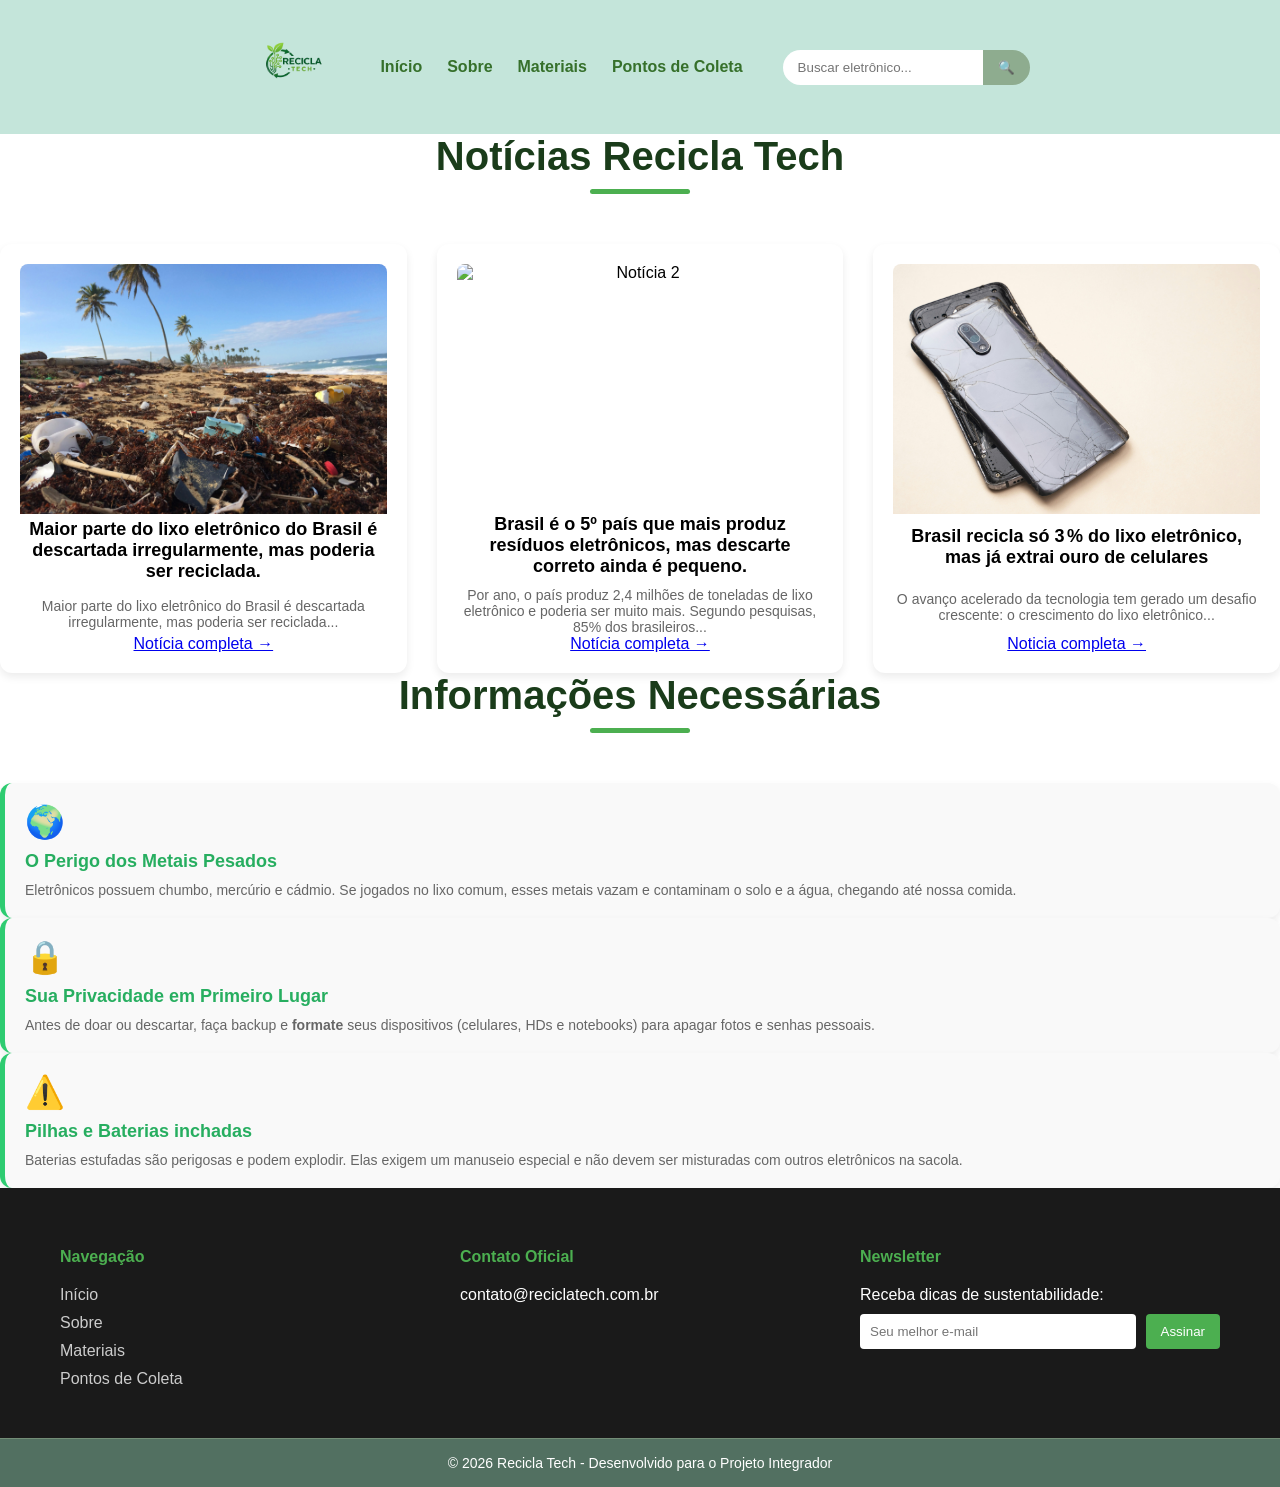
==== html/index.html @ 672cef8d "api new" ====
<!DOCTYPE html>
<html lang="pt-br">
<head>
    <meta charset="UTF-8">
    <meta name="viewport" content="width=device-width, initial-scale=1.0">
    <title>Recicla Tech</title>
    <link rel="stylesheet" href="../css/style.css">
</head>

<body>

<header class="navbar">

    <div class="logo">
        <a href="index.html">
            <img src="../Projeto Integrador/img/logo.png" class="logo-img">
        </a>
    </div>

    <nav>
        <ul class="nav-links">
            <li><a href="index.html">Início</a></li>
            <li><a href="sobre.html">Sobre</a></li>
            <li><a href="materiais.html">Materiais</a></li>
            <li><a href="pontos.html">Pontos de Coleta</a></li>
        </ul>
    </nav>

    <div class="search-container">
        <input type="text" placeholder="Buscar eletrônico...">
        <button>🔍</button>
    </div>
            </li>
        </ul>
    </nav>
</header>

<section id="noticias" class="full-width-section bg-noticias">

    <div class="content-wrapper">
        <h2 class="titulo-sessao">Notícias Recicla Tech</h2>
        <div class="card-grid">
            
            <article class="card news-card">
                <img src="../Projeto Integrador/img/noticia1.jpg.jpg" alt="Notícia 1" class="news-img">
                <h3>Maior parte do lixo eletrônico do Brasil é descartada irregularmente, mas poderia ser reciclada.</h3>
                <p>Maior parte do lixo eletrônico do Brasil é descartada irregularmente, mas poderia ser reciclada...</p>
                <a href="https://g1.globo.com/jornal-nacional/noticia/2023/12/09/maior-parte-do-lixo-eletronico-do-brasil-e-descartada-irregularmente-mas-poderia-ser-reciclada.ghtml" target="_blank" class="read-more">Notícia completa →</a>
            </article>

            <article class="card news-card">
                <img src="../Projeto Integrador/img/noticia2.jpg.jpg" alt="Notícia 2" class="news-img">
                <h3>Brasil é o 5º país que mais produz resíduos eletrônicos, mas descarte correto ainda é pequeno.</h3>
                <p>Por ano, o país produz 2,4 milhões de toneladas de lixo eletrônico e poderia ser muito mais. Segundo pesquisas, 85% dos brasileiros...</p>
                <a href="https://g1.globo.com/jornal-nacional/noticia/2024/04/27/brasil-e-o-5o-pais-que-mais-produz-residuos-eletronicos-mas-descarte-correto-ainda-e-pequeno.ghtml" target="_blank" class="read-more">Notícia completa →</a>
            </article>

            <article class="card news-card">
                <img src="../Projeto Integrador/img/noticia3.jpg.jpg" alt="Notícia 3" class="news-img">
                <h3>Brasil recicla só 3 % do lixo eletrônico, mas já extrai ouro de celulares</h3>
                <p>O avanço acelerado da tecnologia tem gerado um desafio crescente: o crescimento do lixo eletrônico...</p>
                <a href="contato.html" class="read-more"> Noticia completa →</a>
            </article>
        </div>
    </section>

<section id="info-essencial" class="full-width-section bg-info">
    
    <div class="content-wrapper">
        <h2 class="titulo-sessao">Informações Necessárias</h2>
        <div class="card info-card">
            <div class="icon-info">🌍</div>
            <h3>O Perigo dos Metais Pesados</h3>
            <p>Eletrônicos possuem chumbo, mercúrio e cádmio. Se jogados no lixo comum, esses metais vazam e contaminam o solo e a água, chegando até nossa comida.</p>
        </div>

        <div class="card info-card">
            <div class="icon-info">🔒</div>
            <h3>Sua Privacidade em Primeiro Lugar</h3>
            <p>Antes de doar ou descartar, faça backup e <strong>formate</strong> seus dispositivos (celulares, HDs e notebooks) para apagar fotos e senhas pessoais.</p>
        </div>

        <div class="card info-card">
            <div class="icon-info">⚠️</div>
            <h3>Pilhas e Baterias inchadas</h3>
            <p>Baterias estufadas são perigosas e podem explodir. Elas exigem um manuseio especial e não devem ser misturadas com outros eletrônicos na sacola.</p>
        </div>

    </div>
</section>

<footer class="rodape-completo">

    <div class="footer-container">

        <div class="footer-col">
            <h4>Navegação</h4>
            <ul>
                <li><a href="index.html">Início</a></li>
                <li><a href="#sobre">Sobre</a></li>
                <li><a href="materiais.html">Materiais</a></li>
                <li><a href="../html/pontos.html">Pontos de Coleta</a></li>
            </ul>
        </div>

        <div class="footer-col" id="contato">
            <h4>Contato Oficial</h4>
            <p>contato@reciclatech.com.br</p>
        </div>

        <div class="footer-col">
            <h4>Newsletter</h4>
            <p>Receba dicas de sustentabilidade:</p>
            <form class="newsletter-form">
                <input type="email" placeholder="Seu melhor e-mail">
                <button type="button">Assinar</button>
            </form>
        </div>

    </div>

    <div class="footer-bottom">
        <p>© 2026 Recicla Tech - Desenvolvido para o Projeto Integrador</p>
    </div>

</footer>

    </body>

</html>
---- css/style.css ----
*{
    margin: 0;
    padding: 0;
    box-sizing: border-box;
    font-family: 'Segoe UI', Tahoma, Geneva, Verdana, sans-serif;
}

body{
    background-color: #ffffff;
}

.container-section {
    max-width: 1200px;
    margin: 80px auto; 
}

header {
    display: flex;
    justify-content: center;
    align-items: center;
    padding: 15px 5%;
    background-color: #c4e5da;
    position: sticky;
    top: 0;
    z-index: 1000;
    gap: 40px;
}

.navbar {
    display: flex;
    align-items: center;
    justify-content: center;

    gap: 40px;

    padding: 20px 5%;

    background-color: #c4e5da;

    position: sticky;
    top: 0;
    z-index: 1000;
}

/* LOGO */
.logo-img {
    height: 90px;
}

/* MENU */
.nav-links {
    display: flex;
    list-style: none;
    gap: 25px;
}

.nav-links li {
    list-style: none;
}

.nav-links a {
    text-decoration: none;
    color: #36702b;
    font-weight: 600;

    transition: 0.3s;
}

.nav-links a:hover {
    color: #4CAF50;
}

/* PESQUISA */
.search-container {
    display: flex;
    align-items: center;
}

.search-container input {
    padding: 10px 15px;

    border: none;

    border-radius: 25px 0 0 25px;

    outline: none;

    width: 200px;
}

.search-container button {
    padding: 10px 15px;

    border: none;

    background-color: #8eac8f;

    color: white;

    border-radius: 0 25px 25px 0;

    cursor: pointer;
}

.search-container button:hover {
    background-color: #436745;
}

.card-grid {
    display: grid;
    grid-template-columns: repeat(3, 1fr);
    gap: 30px;
    margin-top: 20px;
}

.card {
    background: white;
    border-radius: 12px;
    padding: 20px;
    text-align: center;
    box-shadow: 0 4px 8px rgba(0,0,0,0.08);
    transition: 0.3s;
}

.card:hover {
    transform: translateY(-5px);
}

.card h3 {
    margin-bottom: 10px;
    font-size: 18px;
}

.card p {
    color: #666;
    font-size: 14px;
}

.button {
    display: inline-block;
    margin-top: 10px;
    background-color: #2e7d32;
    color: white;
    padding: 8px 12px;
    border-radius: 8px;
    text-decoration: none;
    transition: 0.3s;
}

.button:hover {
    background-color: #1b5e20;
}

.contact-container {
    display: flex;
    gap: 30px;
    flex-wrap: wrap;
}

.contact-info {
    flex: 1;
    min-width: 250px;
}

.contact-form {
    flex: 1;
    min-width: 250px;
    display: flex;
    flex-direction: column;
}

.contact-form input,
.contact-form textarea {
    margin-bottom: 10px;
    padding: 10px;
    border-radius: 8px;
    border: 1px solid #ccc;
}

.contact-form button {
    background-color: #2e7d32;
    color: white;
    padding: 10px;
    border: none;
    border-radius: 8px;
    cursor: pointer;
}

.contact-form button:hover {
    background-color: #1b5e20;
}

.info-card {
    border-left: 5px solid #2ecc71;
    background-color: #f9f9f9;
    text-align: left;
    padding: 20px;
}

.icon-info {
    font-size: 2rem;
    margin-bottom: 10px;
}

.info-card h3 {
    color: #27ae60;
    margin-bottom: 10px;
}

.news-img {
    width: 100%;
    height: 250px;
    object-fit: cover;
    border-radius: 8px 8px 0 0;
    display: block;
}

.news-card {
    display: flex;
    flex-direction: column;
    justify-content: space-between;
    transition: transform 0.3s ease;
}

.news-card:hover {
    transform: translateY(-5px);
}

.titulo-sessao {
    text-align: center;
    font-size: 2.5rem;
    color: #1a3c1a;
    margin-bottom: 50px;
    position: relative;
    padding-bottom: 15px;
}

.titulo-sessao::after {
    content: "";
    width: 100px;
    height: 5px;
    background: #4CAF50;
    position: absolute;
    bottom: 0;
    left: 50%;
    transform: translateX(-50%);
    border-radius: 10px;
}

.rodape-completo {
    background-color: #1a1a1a;
    color: #ffffff;
    padding: 60px 0 0;
    width: 100%;
    font-family: sans-serif;
}

.footer-container {
    display: grid;
    grid-template-columns: repeat(3, 1fr);
    gap: 40px;

    max-width: 1200px;
    margin: 0 auto;
    padding: 0 20px;
    width: 100%;
}

.footer-col h3,
.footer-col h4 {
    color: #4CAF50;
    margin-bottom: 20px;
}

.footer-col ul {
    list-style: none;
}

.footer-col ul li {
    margin-bottom: 10px;
}

.footer-col a {
    color: #ccc;
    text-decoration: none;
    transition: 0.3s;
}

.footer-col a:hover {
    color: #4CAF50;
    padding-left: 5px;
}

.newsletter-form {
    display: flex;
    gap: 10px;
    margin-top: 10px;
}

.newsletter-form input {
    padding: 10px;
    border: none;
    border-radius: 4px;
    width: 100%;
}

.newsletter-form button {
    background-color: #4CAF50;
    color: #fff;
    border: none;
    padding: 10px 15px;
    border-radius: 4px;
    cursor: pointer;
}

.footer-bottom {
    background-color: #527061;
    color: #ffffff;
    text-align: center;
    font-size: 14px;

    margin-top: 40px;
    padding: 16px 20px;
    border-top: 1px solid #738d76;
}

.titulo-pagina {
    text-align: center;
    padding: 40px 20px;
    background-color: #ffffff;
}

.busca {
    display: flex;
    justify-content: center;
    gap: 10px;
    padding: 30px 20px;
    flex-wrap: wrap;
}

.busca input,
.busca select {
    padding: 10px;
    border-radius: 6px;
    border: 1px solid #ccc;
}

.busca button {
    background-color: #4CAF50;
    color: white;
    border: none;
    padding: 10px 20px;
    border-radius: 6px;
    cursor: pointer;
}

.mapa-container {
    padding: 20px;
}

#mapa {
    height: 500px;
    border-radius: 10px;
    border: 1px solid #ddd;
}

@media (max-width: 768px) {

    header {
        flex-direction: column;
        gap: 15px;
    }

    .nav-links {
        flex-direction: column;
        align-items: center;
    }

    .footer-container {
        grid-template-columns: 1fr;
        text-align: center;
    }

    .newsletter-form {
        flex-direction: column;
        align-items: center;
    }

    .newsletter-form input,
    .newsletter-form button {
        max-width: 300px;
        width: 100%;
    }

    #mapa {
        height: 400px;
    }

    .busca {
        flex-direction: column;
        align-items: center;
    }

    .busca input,
    .busca select,
    .busca button {
        width: 100%;
        max-width: 300px;
    }
}
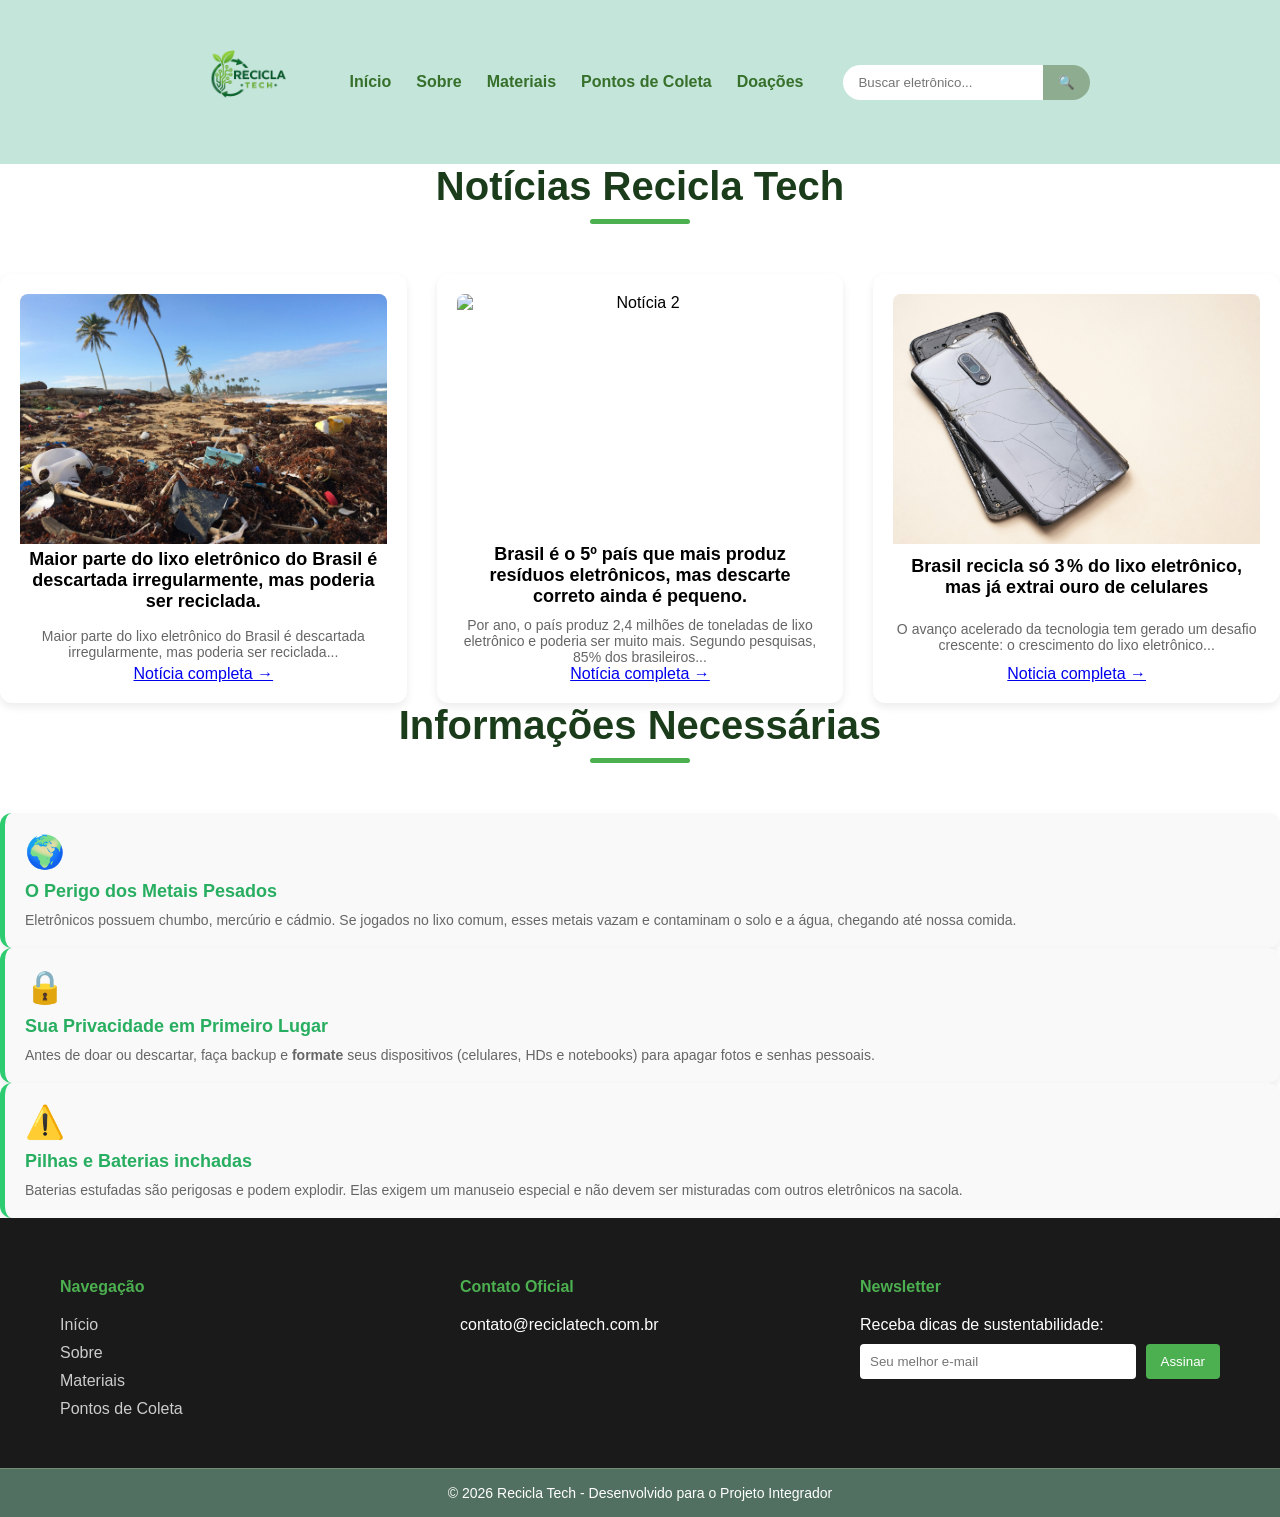
==== commit 4e345d41: "mudanças feitas" ====
--- a/html/index.html
+++ b/html/index.html
@@ -19,10 +19,11 @@
 
     <nav>
         <ul class="nav-links">
-            <li><a href="index.html">Início</a></li>
-            <li><a href="sobre.html">Sobre</a></li>
-            <li><a href="materiais.html">Materiais</a></li>
-            <li><a href="pontos.html">Pontos de Coleta</a></li>
+            <li><a href="../html/index.html">Início</a></li>
+            <li><a href="../html/sobre.html">Sobre</a></li>
+            <li><a href="../html/materiais.html">Materiais</a></li>
+            <li><a href="../html/pontos.html">Pontos de Coleta</a></li>
+            <li><a href="../html/doacaes.html">Doações</a></li>
         </ul>
     </nav>
 
@@ -66,6 +67,7 @@
 
 <section id="info-essencial" class="full-width-section bg-info">
     
+
     <div class="content-wrapper">
         <h2 class="titulo-sessao">Informações Necessárias</h2>
         <div class="card info-card">
@@ -96,10 +98,10 @@
         <div class="footer-col">
             <h4>Navegação</h4>
             <ul>
-                <li><a href="index.html">Início</a></li>
-                <li><a href="#sobre">Sobre</a></li>
-                <li><a href="materiais.html">Materiais</a></li>
-                <li><a href="../html/pontos.html">Pontos de Coleta</a></li>
+            <li><a href="../html/index.html">Início</a></li>
+            <li><a href="../html/sobre.html">Sobre</a></li>
+            <li><a href="../html/materiais.html">Materiais</a></li>
+            <li><a href="../html/pontos.html">Pontos de Coleta</a></li>
             </ul>
         </div>
 
--- a/css/style.css
+++ b/css/style.css
@@ -44,7 +44,7 @@
 
 /* LOGO */
 .logo-img {
-    height: 90px;
+    height: 120px;
 }
 
 /* MENU */
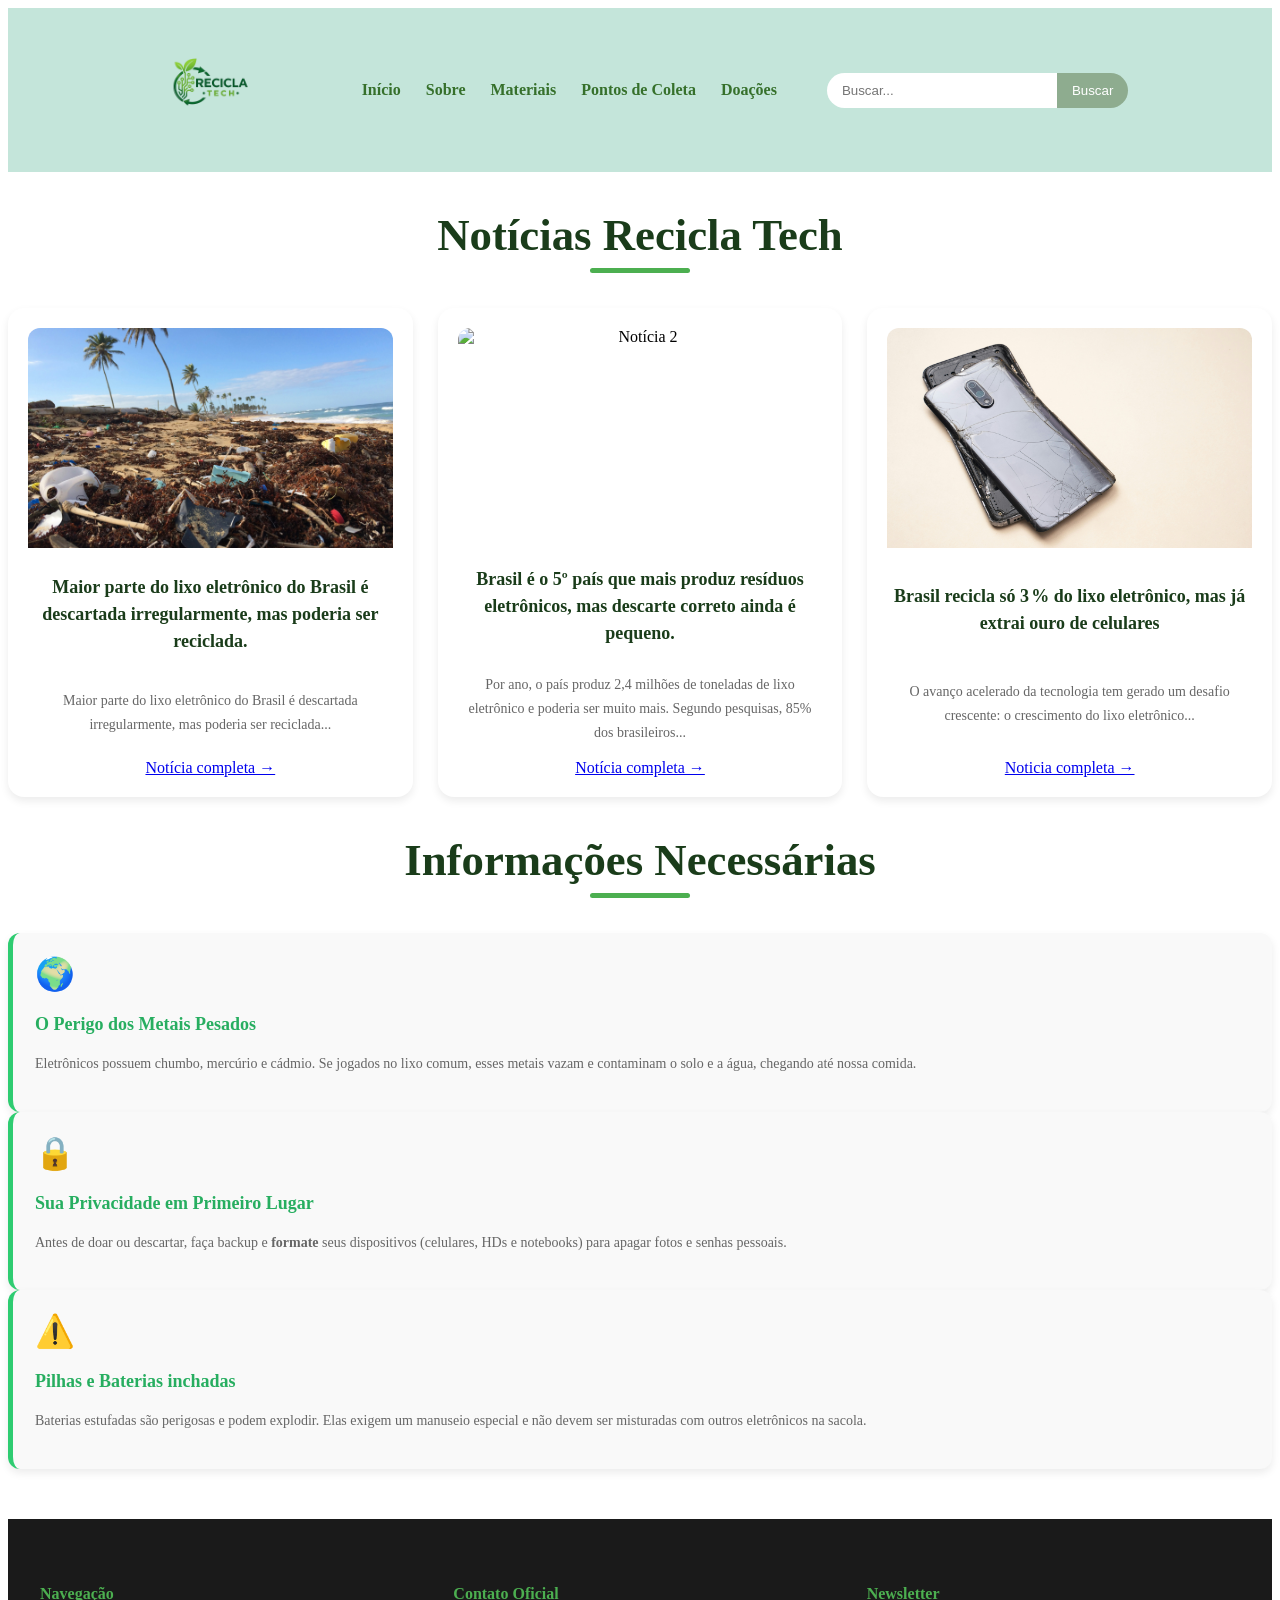
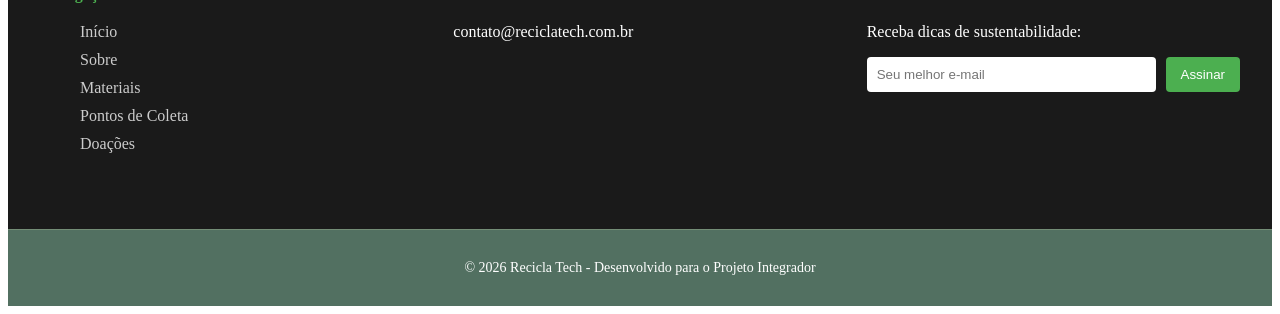
==== commit 710abd72: "novas mudanças" ====
--- a/html/index.html
+++ b/html/index.html
@@ -9,9 +9,8 @@
 
 <body>
 
-<header class="navbar">
-
-    <div class="logo">
+<header>
+        <div class="logo">
         <a href="index.html">
             <img src="../Projeto Integrador/img/logo.png" class="logo-img">
         </a>
@@ -28,12 +27,9 @@
     </nav>
 
     <div class="search-container">
-        <input type="text" placeholder="Buscar eletrônico...">
-        <button>🔍</button>
+        <input type="text" placeholder="Buscar...">
+        <button>Buscar</button>
     </div>
-            </li>
-        </ul>
-    </nav>
 </header>
 
 <section id="noticias" class="full-width-section bg-noticias">
@@ -60,7 +56,7 @@
                 <img src="../Projeto Integrador/img/noticia3.jpg.jpg" alt="Notícia 3" class="news-img">
                 <h3>Brasil recicla só 3 % do lixo eletrônico, mas já extrai ouro de celulares</h3>
                 <p>O avanço acelerado da tecnologia tem gerado um desafio crescente: o crescimento do lixo eletrônico...</p>
-                <a href="contato.html" class="read-more"> Noticia completa →</a>
+                <a href="../html/contato.html" class="read-more"> Noticia completa →</a>
             </article>
         </div>
     </section>
@@ -101,7 +97,8 @@
             <li><a href="../html/index.html">Início</a></li>
             <li><a href="../html/sobre.html">Sobre</a></li>
             <li><a href="../html/materiais.html">Materiais</a></li>
-            <li><a href="../html/pontos.html">Pontos de Coleta</a></li>
+            <li><a href="../html/pontos-coleta.html">Pontos de Coleta</a></li>
+            <li><a href="../html/doacoes.html">Doações</a></li>
             </ul>
         </div>
 
--- a/css/style.css
+++ b/css/style.css
@@ -1,82 +1,63 @@
-*{
-    margin: 0;
-    padding: 0;
-    box-sizing: border-box;
-    font-family: 'Segoe UI', Tahoma, Geneva, Verdana, sans-serif;
-}
-
-body{
-    background-color: #ffffff;
-}
-
-.container-section {
-    max-width: 1200px;
-    margin: 80px auto; 
-}
 
 header {
     display: flex;
     justify-content: center;
     align-items: center;
-    padding: 15px 5%;
+    gap: 50px;
+
+    padding: 20px 5%;
+
     background-color: #c4e5da;
+
     position: sticky;
     top: 0;
     z-index: 1000;
-    gap: 40px;
-}
-
-.navbar {
+}
+
+.navbar{
+    width: 100%;
+
     display: flex;
     align-items: center;
     justify-content: center;
 
     gap: 40px;
-
-    padding: 20px 5%;
-
-    background-color: #c4e5da;
-
-    position: sticky;
-    top: 0;
-    z-index: 1000;
-}
-
-/* LOGO */
-.logo-img {
+}
+
+.logo-img{
     height: 120px;
 }
 
-/* MENU */
-.nav-links {
+.nav-links{
     display: flex;
     list-style: none;
+
     gap: 25px;
 }
 
-.nav-links li {
+.nav-links li{
     list-style: none;
 }
 
-.nav-links a {
+.nav-links a{
     text-decoration: none;
     color: #36702b;
+
     font-weight: 600;
 
     transition: 0.3s;
 }
 
-.nav-links a:hover {
+.nav-links a:hover{
     color: #4CAF50;
 }
 
-/* PESQUISA */
-.search-container {
+.search-container{
     display: flex;
     align-items: center;
 }
 
-.search-container input {
+.search-container input{
     padding: 10px 15px;
 
     border: none;
@@ -88,7 +69,7 @@
     width: 200px;
 }
 
-.search-container button {
+.search-container button{
     padding: 10px 15px;
 
     border: none;
@@ -102,309 +83,484 @@
     cursor: pointer;
 }
 
-.search-container button:hover {
+.search-container button:hover{
     background-color: #436745;
 }
 
-.card-grid {
+.card-grid{
     display: grid;
     grid-template-columns: repeat(3, 1fr);
-    gap: 30px;
-    margin-top: 20px;
-}
-
-.card {
+
+    gap: 25px;
+
+    margin-top: 10px;
+}
+
+.card{
     background: white;
-    border-radius: 12px;
+
+    border-radius: 16px;
+
     padding: 20px;
+
     text-align: center;
+
     box-shadow: 0 4px 8px rgba(0,0,0,0.08);
+
     transition: 0.3s;
 }
 
-.card:hover {
+.card:hover{
     transform: translateY(-5px);
 }
 
-.card h3 {
-    margin-bottom: 10px;
+.card h3{
+    margin-bottom: 12px;
+
     font-size: 18px;
-}
-
-.card p {
+
+    line-height: 1.5;
+
+    color: #1a3c1a;
+}
+
+.card p{
     color: #666;
+
     font-size: 14px;
-}
-
-.button {
+
+    line-height: 1.7;
+}
+
+.button{
     display: inline-block;
-    margin-top: 10px;
+
+    margin-top: 12px;
+
     background-color: #2e7d32;
+
     color: white;
-    padding: 8px 12px;
+
+    padding: 8px 14px;
+
     border-radius: 8px;
+
     text-decoration: none;
+
     transition: 0.3s;
 }
 
-.button:hover {
+.button:hover{
     background-color: #1b5e20;
 }
 
-.contact-container {
-    display: flex;
-    gap: 30px;
+.contact-container{
+    display: flex;
+
+    gap: 25px;
+
     flex-wrap: wrap;
 }
 
-.contact-info {
+.contact-info{
     flex: 1;
     min-width: 250px;
 }
 
-.contact-form {
+.contact-form{
     flex: 1;
     min-width: 250px;
+
     display: flex;
     flex-direction: column;
 }
 
 .contact-form input,
-.contact-form textarea {
+.contact-form textarea{
     margin-bottom: 10px;
+
     padding: 10px;
+
     border-radius: 8px;
+
     border: 1px solid #ccc;
 }
 
-.contact-form button {
+.contact-form button{
     background-color: #2e7d32;
+
     color: white;
+
     padding: 10px;
+
     border: none;
+
     border-radius: 8px;
+
     cursor: pointer;
 }
 
-.contact-form button:hover {
+.contact-form button:hover{
     background-color: #1b5e20;
 }
 
-.info-card {
+.info-card{
     border-left: 5px solid #2ecc71;
+
     background-color: #f9f9f9;
+
     text-align: left;
-    padding: 20px;
-}
-
-.icon-info {
+
+    padding: 22px;
+
+    border-radius: 12px;
+}
+
+.icon-info{
     font-size: 2rem;
+
     margin-bottom: 10px;
 }
 
-.info-card h3 {
+.info-card h3{
     color: #27ae60;
+
     margin-bottom: 10px;
 }
 
-.news-img {
+.news-img{
     width: 100%;
-    height: 250px;
+
+    height: 220px;
+
     object-fit: cover;
-    border-radius: 8px 8px 0 0;
+
+    border-radius: 12px 12px 0 0;
+
     display: block;
 }
 
-.news-card {
-    display: flex;
+.news-card{
+    display: flex;
+
     flex-direction: column;
+
     justify-content: space-between;
+
     transition: transform 0.3s ease;
 }
 
-.news-card:hover {
+.news-card:hover{
     transform: translateY(-5px);
 }
 
-.titulo-sessao {
+.titulo-sessao{
     text-align: center;
-    font-size: 2.5rem;
+
+    font-size: 2.8rem;
+
     color: #1a3c1a;
-    margin-bottom: 50px;
+
+    margin-bottom: 35px;
+
     position: relative;
-    padding-bottom: 15px;
-}
-
-.titulo-sessao::after {
+
+    padding-bottom: 12px;
+}
+
+.titulo-sessao::after{
     content: "";
+
     width: 100px;
+
     height: 5px;
+
     background: #4CAF50;
+
     position: absolute;
+
     bottom: 0;
     left: 50%;
+
     transform: translateX(-50%);
+
     border-radius: 10px;
 }
 
-.rodape-completo {
+.rodape-completo{
     background-color: #1a1a1a;
+
     color: #ffffff;
-    padding: 60px 0 0;
+
+    padding: 45px 0 0;
+
     width: 100%;
-    font-family: sans-serif;
-}
-
-.footer-container {
+
+    margin-top: 50px;
+}
+
+.footer-container{
     display: grid;
+
     grid-template-columns: repeat(3, 1fr);
+
     gap: 40px;
 
     max-width: 1200px;
+
     margin: 0 auto;
-    padding: 0 20px;
+
+    padding: 0 20px 35px;
+
     width: 100%;
 }
 
 .footer-col h3,
-.footer-col h4 {
+.footer-col h4{
     color: #4CAF50;
+
     margin-bottom: 20px;
 }
 
-.footer-col ul {
+.footer-col ul{
     list-style: none;
 }
 
-.footer-col ul li {
+.footer-col ul li{
     margin-bottom: 10px;
 }
 
-.footer-col a {
+.footer-col a{
     color: #ccc;
+
     text-decoration: none;
+
     transition: 0.3s;
 }
 
-.footer-col a:hover {
+.footer-col a:hover{
     color: #4CAF50;
+
     padding-left: 5px;
 }
 
-.newsletter-form {
-    display: flex;
+.newsletter-form{
+    display: flex;
+
     gap: 10px;
+
     margin-top: 10px;
 }
 
-.newsletter-form input {
+.newsletter-form input{
     padding: 10px;
+
     border: none;
+
     border-radius: 4px;
+
     width: 100%;
 }
 
-.newsletter-form button {
+.newsletter-form button{
     background-color: #4CAF50;
+
     color: #fff;
+
     border: none;
+
     padding: 10px 15px;
+
     border-radius: 4px;
+
     cursor: pointer;
 }
 
-.footer-bottom {
+.footer-bottom{
     background-color: #527061;
+
     color: #ffffff;
+
     text-align: center;
+
     font-size: 14px;
 
-    margin-top: 40px;
+    margin-top: 25px;
+
     padding: 16px 20px;
+
     border-top: 1px solid #738d76;
 }
 
-.titulo-pagina {
+.titulo-pagina{
     text-align: center;
+
     padding: 40px 20px;
+
     background-color: #ffffff;
 }
 
-.busca {
-    display: flex;
+.busca{
+    display: flex;
+
     justify-content: center;
+
     gap: 10px;
+
     padding: 30px 20px;
+
     flex-wrap: wrap;
 }
 
 .busca input,
-.busca select {
+.busca select{
     padding: 10px;
+
     border-radius: 6px;
+
     border: 1px solid #ccc;
 }
 
-.busca button {
+.busca button{
     background-color: #4CAF50;
+
     color: white;
+
     border: none;
+
     padding: 10px 20px;
+
     border-radius: 6px;
+
     cursor: pointer;
 }
 
-.mapa-container {
+.mapa-container{
     padding: 20px;
 }
 
-#mapa {
+#mapa{
     height: 500px;
+
     border-radius: 10px;
+
     border: 1px solid #ddd;
 }
 
-@media (max-width: 768px) {
-
-    header {
+@media (max-width: 768px){
+
+    header{
         flex-direction: column;
+
         gap: 15px;
     }
 
-    .nav-links {
+    .nav-links{
         flex-direction: column;
+
         align-items: center;
     }
 
-    .footer-container {
+    .footer-container{
         grid-template-columns: 1fr;
+
         text-align: center;
     }
 
-    .newsletter-form {
+    .newsletter-form{
         flex-direction: column;
+
         align-items: center;
     }
 
     .newsletter-form input,
-    .newsletter-form button {
+    .newsletter-form button{
         max-width: 300px;
+
         width: 100%;
     }
 
-    #mapa {
+    #mapa{
         height: 400px;
     }
 
-    .busca {
+    .busca{
         flex-direction: column;
+
         align-items: center;
     }
 
     .busca input,
     .busca select,
-    .busca button {
+    .busca button{
         width: 100%;
+
         max-width: 300px;
     }
+
+    .card-grid{
+        grid-template-columns: 1fr;
+    }
+}
+
+#menu-controle {
+    display: none;
+}
+
+.menu-abrir, .menu-fechar {
+    display: none;
+}
+
+@media (max-width: 768px) {
+    
+    .menu-abrir {
+        display: flex;
+        flex-direction: column;
+        justify-content: space-between;
+        width: 30px;
+        height: 20px;
+        cursor: pointer;
+        z-index: 1001;
+    }
+
+    .menu-abrir span {
+        height: 3px;
+        width: 100%;
+        background-color: #36702b;
+        border-radius: 2px;
+        transition: 0.3s;
+    }
+
+    .menu-fechar {
+        display: block;
+        position: absolute;
+        top: 20px;
+        right: 20px;
+        font-size: 35px;
+        color: #36702b;
+        cursor: pointer;
+    }
+
+    .nav-links {
+        position: fixed;
+        top: 0;
+        right: -300px; 
+        width: 280px;
+        height: 100vh;
+        background-color: #ffffff; 
+        box-shadow: -5px 0 15px rgba(0,0,0,0.1);
+        
+        display: flex;
+        flex-direction: column;
+        align-items: flex-start; 
+        justify-content: flex-start;
+        padding: 80px 30px;
+        gap: 20px;
+        
+        transition: transform 0.4s ease-in-out; 
+    }
+
+    #menu-controle:checked ~ .nav-links {
+        transform: translateX(-300px); 
+    }
 }
